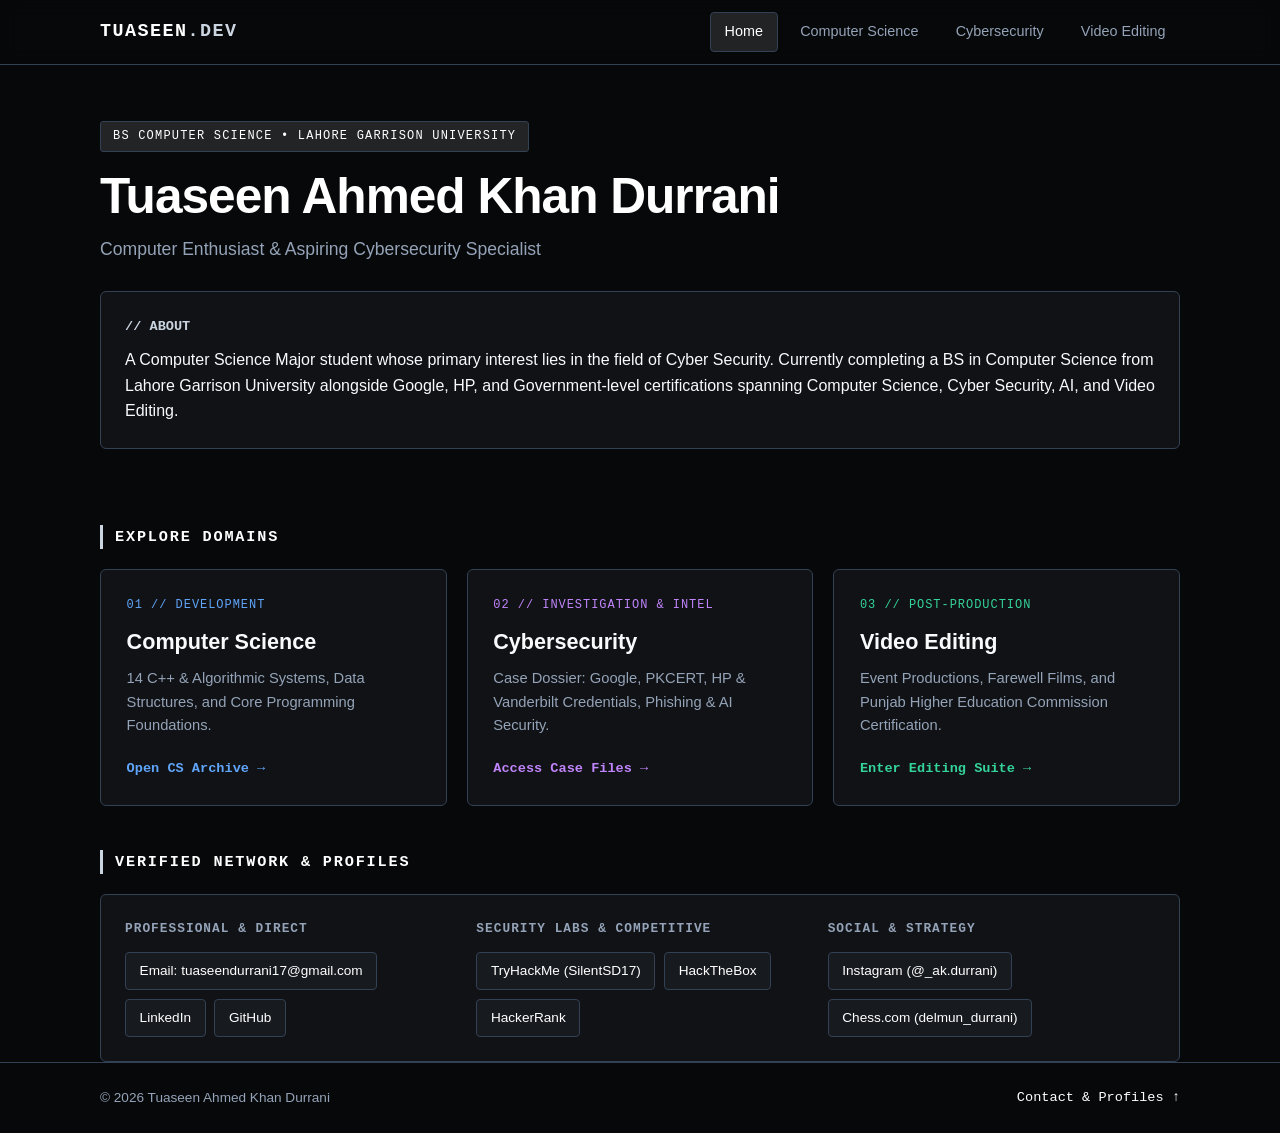
==== index.html @ b4d4ee00 "Add files via upload" ====
<!DOCTYPE html>
<html lang="en">
<head>
  <meta charset="UTF-8" />
  <meta name="viewport" content="width=device-width, initial-scale=1.0" />
  <title>Tuaseen Ahmed Khan Durrani | Portfolio</title>
  <link rel="stylesheet" href="style.css" />
</head>
<body data-theme="silver">
  <header class="navbar">
    <div class="container nav-inner">
      <a href="index.html" class="brand">TUASEEN<span>.DEV</span></a>
      <button class="menu-toggle" aria-label="Toggle Navigation" id="menuToggle">☰</button>
      <nav class="nav-links" id="navLinks">
        <a href="index.html" class="active">Home</a>
        <a href="computer-science.html">Computer Science</a>
        <a href="cybersecurity.html">Cybersecurity</a>
        <a href="video-editing.html">Video Editing</a>
      </nav>
    </div>
  </header>

  <main class="container">
    <section class="hero">
      <div class="badge">BS COMPUTER SCIENCE • LAHORE GARRISON UNIVERSITY</div>
      <h1>Tuaseen Ahmed Khan Durrani</h1>
      <p class="subtitle">Computer Enthusiast &amp; Aspiring Cybersecurity Specialist</p>
      <div class="card about-card">
        <h2>// ABOUT</h2>
        <p>
          A Computer Science Major student whose primary interest lies in the field of Cyber Security. 
          Currently completing a BS in Computer Science from Lahore Garrison University alongside Google, HP, 
          and Government-level certifications spanning Computer Science, Cyber Security, AI, and Video Editing.
        </p>
      </div>
    </section>

    <section class="section">
      <h2 class="section-title">EXPLORE DOMAINS</h2>
      <div class="grid-3">
        <a href="computer-science.html" class="portal-card portal-cs">
          <span class="portal-tag">01 // DEVELOPMENT</span>
          <h3>Computer Science</h3>
          <p>14 C++ &amp; Algorithmic Systems, Data Structures, and Core Programming Foundations.</p>
          <span class="portal-cta">Open CS Archive →</span>
        </a>

        <a href="cybersecurity.html" class="portal-card portal-cyber">
          <span class="portal-tag">02 // INVESTIGATION &amp; INTEL</span>
          <h3>Cybersecurity</h3>
          <p>Case Dossier: Google, PKCERT, HP &amp; Vanderbilt Credentials, Phishing &amp; AI Security.</p>
          <span class="portal-cta">Access Case Files →</span>
        </a>

        <a href="video-editing.html" class="portal-card portal-video">
          <span class="portal-tag">03 // POST-PRODUCTION</span>
          <h3>Video Editing</h3>
          <p>Event Productions, Farewell Films, and Punjab Higher Education Commission Certification.</p>
          <span class="portal-cta">Enter Editing Suite →</span>
        </a>
      </div>
    </section>

    <section class="section" id="connect">
      <h2 class="section-title">VERIFIED NETWORK &amp; PROFILES</h2>
      <div class="card connect-hub">
        <div class="connect-group">
          <h3>Professional &amp; Direct</h3>
          <div class="link-pills">
            <a href="mailto:tuaseendurrani17@gmail.com" class="pill">Email: tuaseendurrani17@gmail.com</a>
            <a href="https://www.linkedin.com/in/tuaseen-durrani-798b612b9/" target="_blank" rel="noopener" class="pill">LinkedIn</a>
            <a href="https://github.com/tuaseendurrani" target="_blank" rel="noopener" class="pill">GitHub</a>
          </div>
        </div>

        <div class="connect-group">
          <h3>Security Labs &amp; Competitive</h3>
          <div class="link-pills">
            <a href="https://tryhackme.com/p/SilentSD17" target="_blank" rel="noopener" class="pill">TryHackMe (SilentSD17)</a>
            <a href="https://profile.hackthebox.com/profile/019caa08-9d41-73cd-8e56-18c1669dc7aa" target="_blank" rel="noopener" class="pill">HackTheBox</a>
            <a href="https://www.hackerrank.com/profile/tuaseendurrani" target="_blank" rel="noopener" class="pill">HackerRank</a>
          </div>
        </div>

        <div class="connect-group">
          <h3>Social &amp; Strategy</h3>
          <div class="link-pills">
            <a href="https://www.instagram.com/_ak.durrani/" target="_blank" rel="noopener" class="pill">Instagram (@_ak.durrani)</a>
            <a href="https://www.chess.com/member/delmun_durrani" target="_blank" rel="noopener" class="pill">Chess.com (delmun_durrani)</a>
          </div>
        </div>
      </div>
    </section>
  </main>

  <footer class="footer">
    <div class="container footer-inner">
      <p>© <span id="year"></span> Tuaseen Ahmed Khan Durrani</p>
      <a href="index.html#connect">Contact &amp; Profiles ↑</a>
    </div>
  </footer>
  <script src="script.js"></script>
</body>
</html>
---- style.css ----
*, *::before, *::after {
  box-sizing: border-box;
  margin: 0;
  padding: 0;
}

:root {
  --bg: #090a0c;
  --surface: #111318;
  --surface-elevated: #181b22;
  --text: #f3f4f6;
  --text-muted: #9ca3af;
  --accent: #d1d5db;
  --accent-strong: #ffffff;
  --accent-glow: rgba(209, 213, 219, 0.14);
  --border: #2a2f3a;
  --font-sans: -apple-system, BlinkMacSystemFont, "Segoe UI", Roboto, Inter, sans-serif;
  --font-mono: "SFMono-Regular", Consolas, "Liberation Mono", Menlo, monospace;
}

body[data-theme="silver"] {
  --bg: #070809;
  --surface: #101215;
  --surface-elevated: #171a1f;
  --text: #f8fafc;
  --text-muted: #94a3b8;
  --accent: #cbd5e1;
  --accent-strong: #ffffff;
  --accent-glow: rgba(226, 232, 240, 0.12);
  --border: #334155;
}

body[data-theme="blue"] {
  --bg: #040b18;
  --surface: #09162e;
  --surface-elevated: #0f2244;
  --text: #eff6ff;
  --text-muted: #93c5fd;
  --accent: #3b82f6;
  --accent-strong: #60a5fa;
  --accent-glow: rgba(59, 130, 246, 0.2);
  --border: #1d4ed8;
}

body[data-theme="cyber"] {
  --bg: #06030a;
  --surface: #0e0717;
  --surface-elevated: #160c24;
  --text: #faf5ff;
  --text-muted: #c084fc;
  --accent: #a855f7;
  --accent-strong: #d8b4fe;
  --accent-glow: rgba(168, 85, 247, 0.25);
  --border: #581c87;
}

body[data-theme="green"] {
  --bg: #040a07;
  --surface: #091610;
  --surface-elevated: #0f241a;
  --text: #ecfdf5;
  --text-muted: #6ee7b7;
  --accent: #10b981;
  --accent-strong: #34d399;
  --accent-glow: rgba(16, 185, 129, 0.2);
  --border: #047857;
}

body {
  background-color: var(--bg);
  color: var(--text);
  font-family: var(--font-sans);
  line-height: 1.6;
  min-height: 100vh;
  display: flex;
  flex-direction: column;
  position: relative;
}

.detective-grid-overlay {
  position: fixed;
  inset: 0;
  pointer-events: none;
  background-image: 
    linear-gradient(to right, rgba(168, 85, 247, 0.06) 1px, transparent 1px),
    linear-gradient(to bottom, rgba(168, 85, 247, 0.06) 1px, transparent 1px);
  background-size: 36px 36px;
  z-index: 0;
}

.container {
  width: 100%;
  max-width: 1120px;
  margin: 0 auto;
  padding: 0 1.25rem;
  position: relative;
  z-index: 1;
}

.navbar {
  background: rgba(7, 8, 10, 0.88);
  backdrop-filter: blur(10px);
  border-bottom: 1px solid var(--border);
  position: sticky;
  top: 0;
  z-index: 100;
}

.nav-inner {
  display: flex;
  justify-content: space-between;
  align-items: center;
  height: 64px;
}

.brand {
  font-family: var(--font-mono);
  font-weight: 800;
  font-size: 1.15rem;
  letter-spacing: 0.08em;
  color: var(--accent-strong);
  text-decoration: none;
}

.brand span {
  color: var(--accent);
}

.nav-links {
  display: flex;
  gap: 0.5rem;
}

.nav-links a {
  color: var(--text-muted);
  text-decoration: none;
  font-size: 0.9rem;
  font-weight: 500;
  padding: 0.45rem 0.85rem;
  border: 1px solid transparent;
  border-radius: 4px;
  transition: all 0.2s ease;
}

.nav-links a:hover,
.nav-links a.active {
  color: var(--accent-strong);
  background: var(--accent-glow);
  border-color: var(--border);
}

.menu-toggle {
  display: none;
  background: transparent;
  border: 1px solid var(--border);
  color: var(--text);
  font-size: 1.25rem;
  padding: 0.25rem 0.6rem;
  border-radius: 4px;
  cursor: pointer;
}

main {
  flex: 1;
  padding-bottom: 4rem;
}

.hero, .page-header {
  padding: 3.5rem 0 2rem;
}

.badge {
  display: inline-block;
  font-family: var(--font-mono);
  font-size: 0.75rem;
  letter-spacing: 0.1em;
  color: var(--accent-strong);
  background: var(--accent-glow);
  border: 1px solid var(--border);
  padding: 0.3rem 0.75rem;
  border-radius: 3px;
  margin-bottom: 1rem;
}

h1 {
  font-size: clamp(2rem, 4.5vw, 3.1rem);
  font-weight: 800;
  letter-spacing: -0.02em;
  line-height: 1.15;
  margin-bottom: 0.6rem;
  color: var(--accent-strong);
}

.subtitle {
  font-size: 1.1rem;
  color: var(--text-muted);
  margin-bottom: 1.75rem;
}

.section {
  margin-top: 2.75rem;
}

.section-title {
  font-family: var(--font-mono);
  font-size: 0.95rem;
  letter-spacing: 0.12em;
  color: var(--accent-strong);
  border-left: 3px solid var(--accent);
  padding-left: 0.75rem;
  margin-bottom: 1.25rem;
}

.section-header-row {
  display: flex;
  flex-wrap: wrap;
  justify-content: space-between;
  align-items: center;
  gap: 1rem;
  margin-bottom: 1.25rem;
}

.section-header-row .section-title {
  margin-bottom: 0;
}

.card {
  background: var(--surface);
  border: 1px solid var(--border);
  border-radius: 6px;
  padding: 1.5rem;
  transition: transform 0.2s ease, border-color 0.2s ease, box-shadow 0.2s ease;
}

.card:hover {
  border-color: var(--accent);
  box-shadow: 0 8px 24px -8px var(--accent-glow);
}

.about-card h2 {
  font-family: var(--font-mono);
  font-size: 0.85rem;
  color: var(--accent);
  margin-bottom: 0.6rem;
}

.grid-3 {
  display: grid;
  grid-template-columns: repeat(auto-fit, minmax(290px, 1fr));
  gap: 1.25rem;
}

.grid-2 {
  display: grid;
  grid-template-columns: repeat(auto-fit, minmax(320px, 1fr));
  gap: 1.25rem;
}

.portal-card {
  display: flex;
  flex-direction: column;
  justify-content: space-between;
  text-decoration: none;
  color: var(--text);
  background: var(--surface);
  border: 1px solid var(--border);
  border-radius: 6px;
  padding: 1.6rem;
  transition: transform 0.2s ease, border-color 0.2s ease;
}

.portal-card:hover {
  transform: translateY(-4px);
}

.portal-tag {
  font-family: var(--font-mono);
  font-size: 0.75rem;
  letter-spacing: 0.08em;
  margin-bottom: 0.6rem;
}

.portal-card h3 {
  font-size: 1.35rem;
  margin-bottom: 0.5rem;
}

.portal-card p {
  font-size: 0.92rem;
  color: var(--text-muted);
  margin-bottom: 1.25rem;
}

.portal-cta {
  font-family: var(--font-mono);
  font-size: 0.85rem;
  font-weight: 600;
}

.portal-cs:hover { border-color: #3b82f6; box-shadow: 0 8px 25px -10px rgba(59, 130, 246, 0.5); }
.portal-cs .portal-tag, .portal-cs .portal-cta { color: #60a5fa; }

.portal-cyber:hover { border-color: #a855f7; box-shadow: 0 8px 25px -10px rgba(168, 85, 247, 0.5); }
.portal-cyber .portal-tag, .portal-cyber .portal-cta { color: #c084fc; }

.portal-video:hover { border-color: #10b981; box-shadow: 0 8px 25px -10px rgba(16, 185, 129, 0.5); }
.portal-video .portal-tag, .portal-video .portal-cta { color: #34d399; }

.connect-hub {
  display: grid;
  grid-template-columns: repeat(auto-fit, minmax(260px, 1fr));
  gap: 1.5rem;
}

.connect-group h3 {
  font-family: var(--font-mono);
  font-size: 0.8rem;
  text-transform: uppercase;
  letter-spacing: 0.08em;
  color: var(--text-muted);
  margin-bottom: 0.75rem;
}

.link-pills {
  display: flex;
  flex-wrap: wrap;
  gap: 0.55rem;
}

.pill {
  display: inline-block;
  text-decoration: none;
  color: var(--accent-strong);
  background: var(--surface-elevated);
  border: 1px solid var(--border);
  font-size: 0.85rem;
  padding: 0.45rem 0.85rem;
  border-radius: 4px;
  transition: all 0.2s ease;
}

.pill:hover {
  background: var(--accent);
  color: #050505;
  font-weight: 600;
}

.skills-grid {
  display: flex;
  flex-wrap: wrap;
  gap: 0.75rem;
}

.skill-chip {
  font-family: var(--font-mono);
  font-size: 0.88rem;
  background: var(--surface);
  border: 1px solid var(--border);
  color: var(--accent-strong);
  padding: 0.6rem 1rem;
  border-radius: 4px;
}

.search-input {
  background: var(--surface);
  border: 1px solid var(--border);
  color: var(--text);
  padding: 0.5rem 0.9rem;
  border-radius: 4px;
  font-family: var(--font-mono);
  font-size: 0.85rem;
  min-width: 220px;
}

.search-input:focus {
  outline: none;
  border-color: var(--accent-strong);
}

.meta-tag, .case-stamp {
  display: inline-block;
  font-family: var(--font-mono);
  font-size: 0.72rem;
  letter-spacing: 0.08em;
  color: var(--accent);
  margin-bottom: 0.45rem;
}

.item-card h3, .dossier-card h3 {
  font-size: 1.05rem;
  word-break: break-word;
  margin-bottom: 0.5rem;
}

.muted-note {
  font-size: 0.85rem;
  color: var(--text-muted);
}

.dossier-header {
  border-bottom: 1px dashed var(--border);
}

.dossier-card {
  position: relative;
  border-left: 3px solid var(--accent);
}

.card-top {
  display: flex;
  justify-content: space-between;
  align-items: center;
  gap: 0.5rem;
  margin-bottom: 0.4rem;
}

.verified-badge {
  font-family: var(--font-mono);
  font-size: 0.7rem;
  background: var(--accent-glow);
  color: var(--accent-strong);
  border: 1px solid var(--accent);
  padding: 0.15rem 0.5rem;
  border-radius: 3px;
}

.btn-verify {
  display: inline-block;
  margin-top: 0.85rem;
  font-family: var(--font-mono);
  font-size: 0.82rem;
  text-decoration: none;
  color: var(--accent-strong);
  border: 1px solid var(--accent);
  padding: 0.4rem 0.8rem;
  border-radius: 4px;
  transition: all 0.2s ease;
}

.btn-verify:hover {
  background: var(--accent);
  color: #050505;
  font-weight: 700;
}

.missing-box {
  border-style: dashed;
  background: rgba(255, 255, 255, 0.02);
}

.missing-tag {
  display: inline-block;
  font-family: var(--font-mono);
  font-size: 0.75rem;
  color: #fbbf24;
  background: rgba(251, 191, 36, 0.12);
  border: 1px solid rgba(251, 191, 36, 0.4);
  padding: 0.15rem 0.5rem;
  border-radius: 3px;
  margin-bottom: 0.4rem;
}

.footer {
  border-top: 1px solid var(--border);
  padding: 1.5rem 0;
  font-size: 0.85rem;
  color: var(--text-muted);
}

.footer-inner {
  display: flex;
  justify-content: space-between;
  align-items: center;
  flex-wrap: wrap;
  gap: 1rem;
}

.footer a {
  color: var(--accent-strong);
  text-decoration: none;
  font-family: var(--font-mono);
}

@media (max-width: 768px) {
  .menu-toggle {
    display: block;
  }

  .nav-links {
    display: none;
    flex-direction: column;
    position: absolute;
    top: 64px;
    left: 0;
    right: 0;
    background: var(--surface);
    border-bottom: 1px solid var(--border);
    padding: 1rem;
  }

  .nav-links.open {
    display: flex;
  }
}
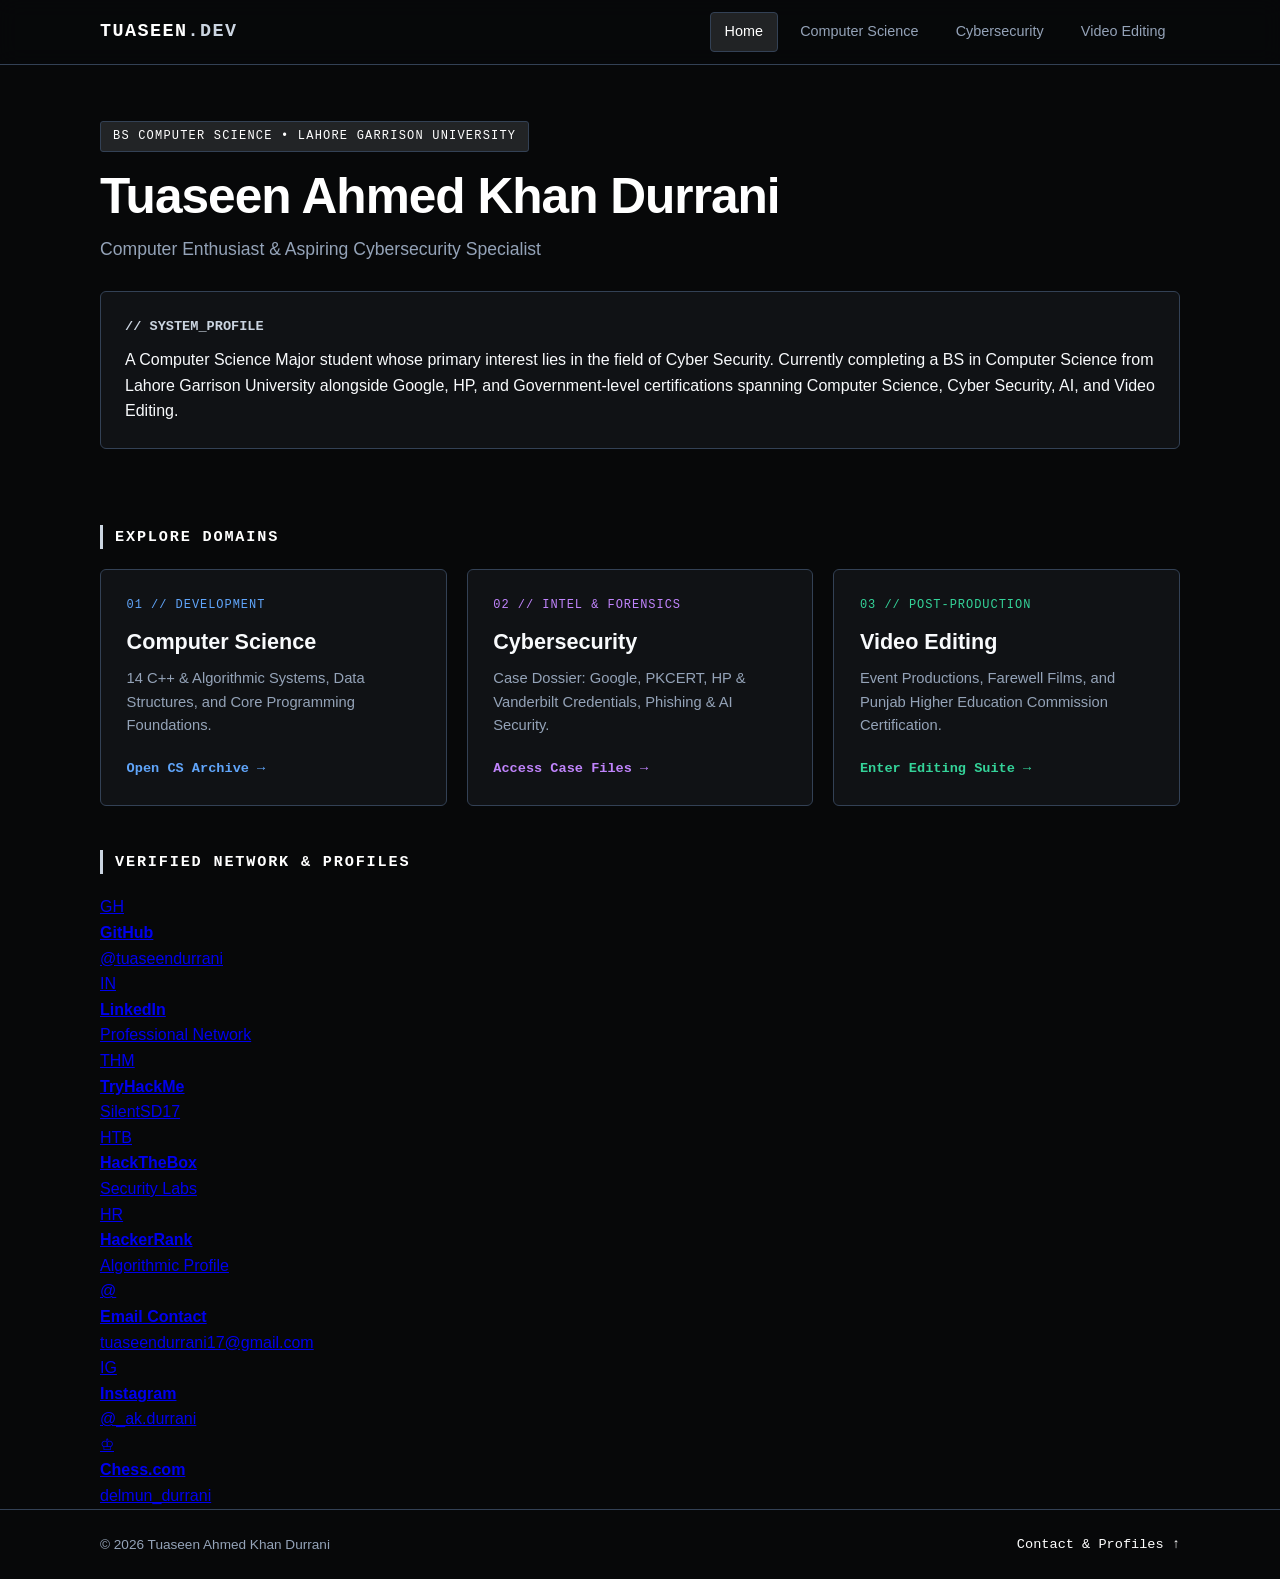
==== commit e4bbadb9: "Update index.html" ====
--- a/index.html
+++ b/index.html
@@ -7,6 +7,8 @@
   <link rel="stylesheet" href="style.css" />
 </head>
 <body data-theme="silver">
+  <div class="ambient-glow"></div>
+
   <header class="navbar">
     <div class="container nav-inner">
       <a href="index.html" class="brand">TUASEEN<span>.DEV</span></a>
@@ -24,9 +26,11 @@
     <section class="hero">
       <div class="badge">BS COMPUTER SCIENCE • LAHORE GARRISON UNIVERSITY</div>
       <h1>Tuaseen Ahmed Khan Durrani</h1>
-      <p class="subtitle">Computer Enthusiast &amp; Aspiring Cybersecurity Specialist</p>
-      <div class="card about-card">
-        <h2>// ABOUT</h2>
+      <p class="subtitle terminal-text">Computer Enthusiast &amp; Aspiring Cybersecurity Specialist</p>
+      
+      <div class="card about-card glass-panel">
+        <div class="card-header-dot"><span></span><span></span><span></span></div>
+        <h2>// SYSTEM_PROFILE</h2>
         <p>
           A Computer Science Major student whose primary interest lies in the field of Cyber Security. 
           Currently completing a BS in Computer Science from Lahore Garrison University alongside Google, HP, 
@@ -38,22 +42,22 @@
     <section class="section">
       <h2 class="section-title">EXPLORE DOMAINS</h2>
       <div class="grid-3">
-        <a href="computer-science.html" class="portal-card portal-cs">
-          <span class="portal-tag">01 // DEVELOPMENT</span>
+        <a href="computer-science.html" class="portal-card portal-cs glass-panel">
+          <div class="portal-tag">01 // DEVELOPMENT</div>
           <h3>Computer Science</h3>
           <p>14 C++ &amp; Algorithmic Systems, Data Structures, and Core Programming Foundations.</p>
           <span class="portal-cta">Open CS Archive →</span>
         </a>
 
-        <a href="cybersecurity.html" class="portal-card portal-cyber">
-          <span class="portal-tag">02 // INVESTIGATION &amp; INTEL</span>
+        <a href="cybersecurity.html" class="portal-card portal-cyber glass-panel">
+          <div class="portal-tag">02 // INTEL &amp; FORENSICS</div>
           <h3>Cybersecurity</h3>
           <p>Case Dossier: Google, PKCERT, HP &amp; Vanderbilt Credentials, Phishing &amp; AI Security.</p>
           <span class="portal-cta">Access Case Files →</span>
         </a>
 
-        <a href="video-editing.html" class="portal-card portal-video">
-          <span class="portal-tag">03 // POST-PRODUCTION</span>
+        <a href="video-editing.html" class="portal-card portal-video glass-panel">
+          <div class="portal-tag">03 // POST-PRODUCTION</div>
           <h3>Video Editing</h3>
           <p>Event Productions, Farewell Films, and Punjab Higher Education Commission Certification.</p>
           <span class="portal-cta">Enter Editing Suite →</span>
@@ -61,34 +65,73 @@
       </div>
     </section>
 
+    <!-- Visual Icon Cards for Connect Hub -->
     <section class="section" id="connect">
       <h2 class="section-title">VERIFIED NETWORK &amp; PROFILES</h2>
-      <div class="card connect-hub">
-        <div class="connect-group">
-          <h3>Professional &amp; Direct</h3>
-          <div class="link-pills">
-            <a href="mailto:tuaseendurrani17@gmail.com" class="pill">Email: tuaseendurrani17@gmail.com</a>
-            <a href="https://www.linkedin.com/in/tuaseen-durrani-798b612b9/" target="_blank" rel="noopener" class="pill">LinkedIn</a>
-            <a href="https://github.com/tuaseendurrani" target="_blank" rel="noopener" class="pill">GitHub</a>
+      <div class="grid-connect">
+        <a href="https://github.com/tuaseendurrani" target="_blank" rel="noopener" class="connect-node glass-panel">
+          <div class="node-icon github-icon">GH</div>
+          <div class="node-info">
+            <h4>GitHub</h4>
+            <span>@tuaseendurrani</span>
           </div>
-        </div>
+        </a>
 
-        <div class="connect-group">
-          <h3>Security Labs &amp; Competitive</h3>
-          <div class="link-pills">
-            <a href="https://tryhackme.com/p/SilentSD17" target="_blank" rel="noopener" class="pill">TryHackMe (SilentSD17)</a>
-            <a href="https://profile.hackthebox.com/profile/019caa08-9d41-73cd-8e56-18c1669dc7aa" target="_blank" rel="noopener" class="pill">HackTheBox</a>
-            <a href="https://www.hackerrank.com/profile/tuaseendurrani" target="_blank" rel="noopener" class="pill">HackerRank</a>
+        <a href="https://www.linkedin.com/in/tuaseen-durrani-798b612b9/" target="_blank" rel="noopener" class="connect-node glass-panel">
+          <div class="node-icon linkedin-icon">IN</div>
+          <div class="node-info">
+            <h4>LinkedIn</h4>
+            <span>Professional Network</span>
           </div>
-        </div>
+        </a>
 
-        <div class="connect-group">
-          <h3>Social &amp; Strategy</h3>
-          <div class="link-pills">
-            <a href="https://www.instagram.com/_ak.durrani/" target="_blank" rel="noopener" class="pill">Instagram (@_ak.durrani)</a>
-            <a href="https://www.chess.com/member/delmun_durrani" target="_blank" rel="noopener" class="pill">Chess.com (delmun_durrani)</a>
+        <a href="https://tryhackme.com/p/SilentSD17" target="_blank" rel="noopener" class="connect-node glass-panel">
+          <div class="node-icon thm-icon">THM</div>
+          <div class="node-info">
+            <h4>TryHackMe</h4>
+            <span>SilentSD17</span>
           </div>
-        </div>
+        </a>
+
+        <a href="https://profile.hackthebox.com/profile/019caa08-9d41-73cd-8e56-18c1669dc7aa" target="_blank" rel="noopener" class="connect-node glass-panel">
+          <div class="node-icon htb-icon">HTB</div>
+          <div class="node-info">
+            <h4>HackTheBox</h4>
+            <span>Security Labs</span>
+          </div>
+        </a>
+
+        <a href="https://www.hackerrank.com/profile/tuaseendurrani" target="_blank" rel="noopener" class="connect-node glass-panel">
+          <div class="node-icon hr-icon">HR</div>
+          <div class="node-info">
+            <h4>HackerRank</h4>
+            <span>Algorithmic Profile</span>
+          </div>
+        </a>
+
+        <a href="mailto:tuaseendurrani17@gmail.com" class="connect-node glass-panel">
+          <div class="node-icon mail-icon">@</div>
+          <div class="node-info">
+            <h4>Email Contact</h4>
+            <span>tuaseendurrani17@gmail.com</span>
+          </div>
+        </a>
+
+        <a href="https://www.instagram.com/_ak.durrani/" target="_blank" rel="noopener" class="connect-node glass-panel">
+          <div class="node-icon ig-icon">IG</div>
+          <div class="node-info">
+            <h4>Instagram</h4>
+            <span>@_ak.durrani</span>
+          </div>
+        </a>
+
+        <a href="https://www.chess.com/member/delmun_durrani" target="_blank" rel="noopener" class="connect-node glass-panel">
+          <div class="node-icon chess-icon">♔</div>
+          <div class="node-info">
+            <h4>Chess.com</h4>
+            <span>delmun_durrani</span>
+          </div>
+        </a>
       </div>
     </section>
   </main>
@@ -101,4 +144,4 @@
   </footer>
   <script src="script.js"></script>
 </body>
-</html>+</html>
